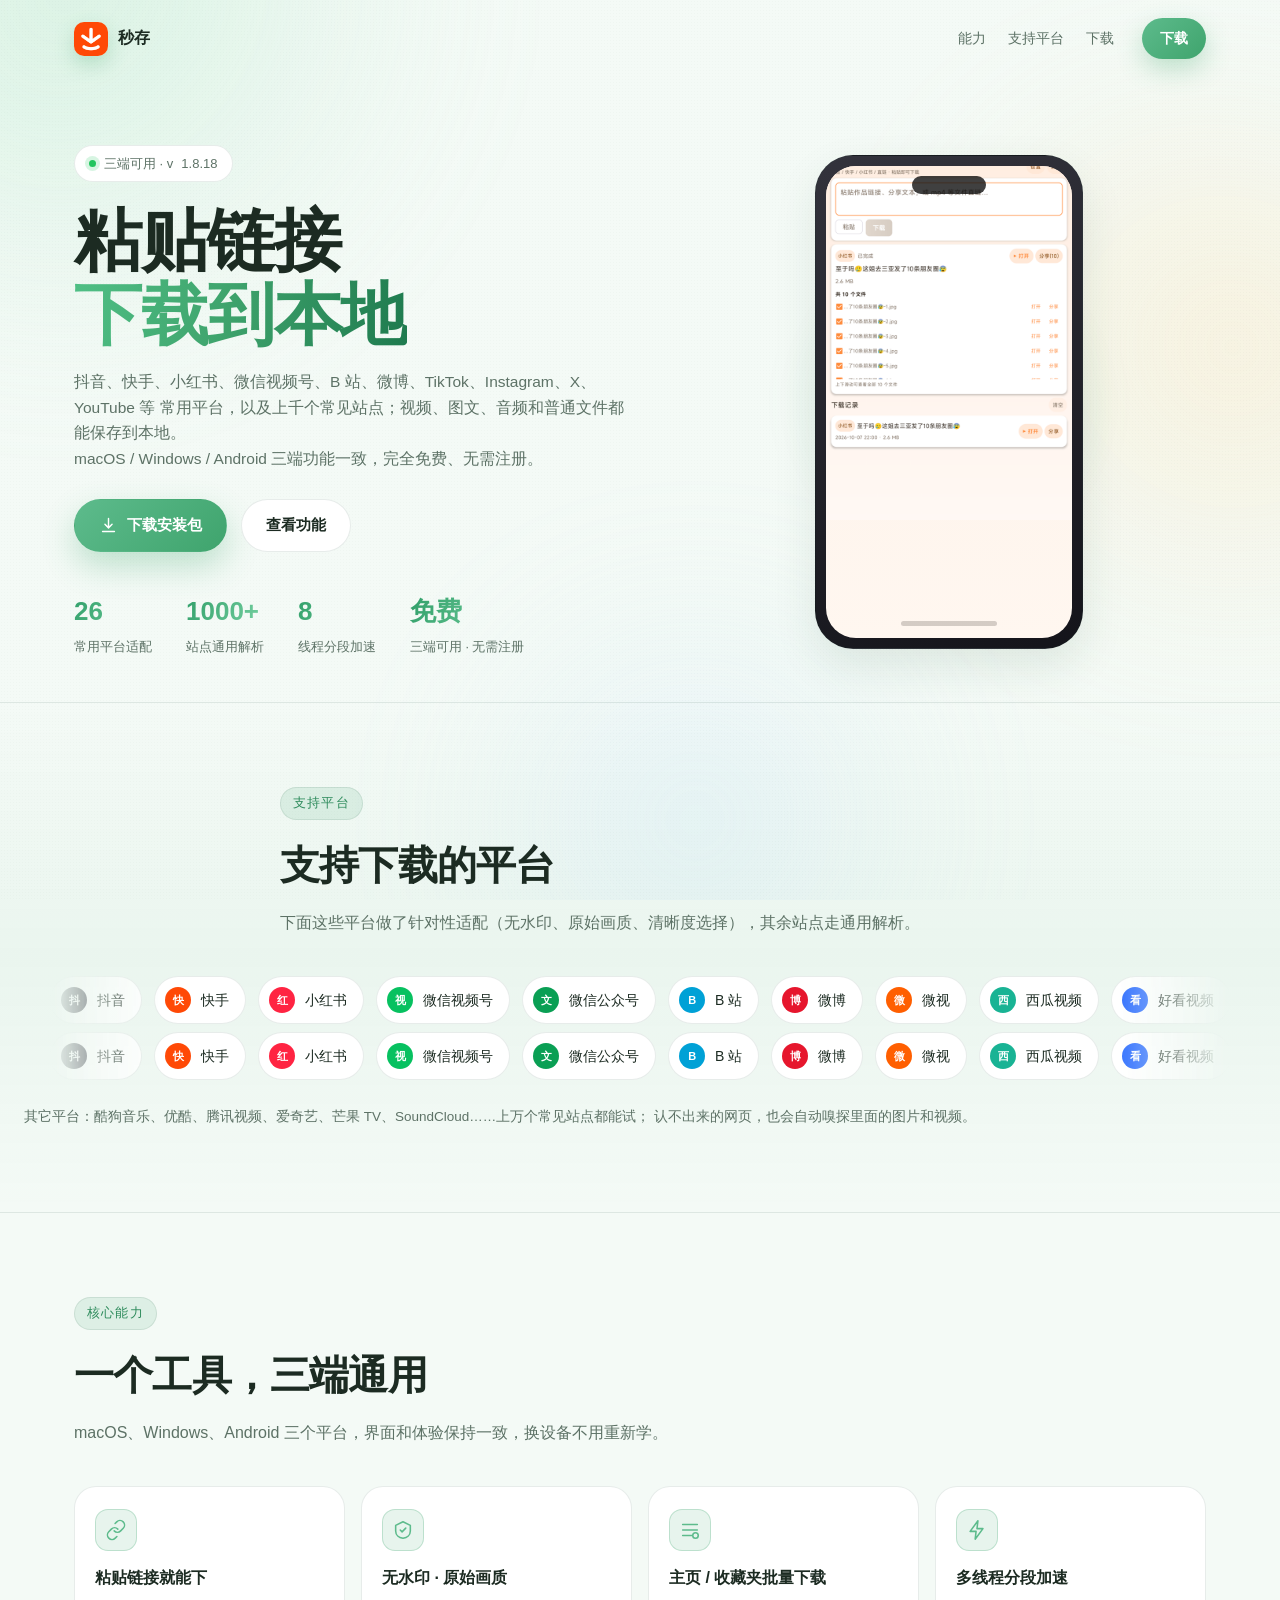
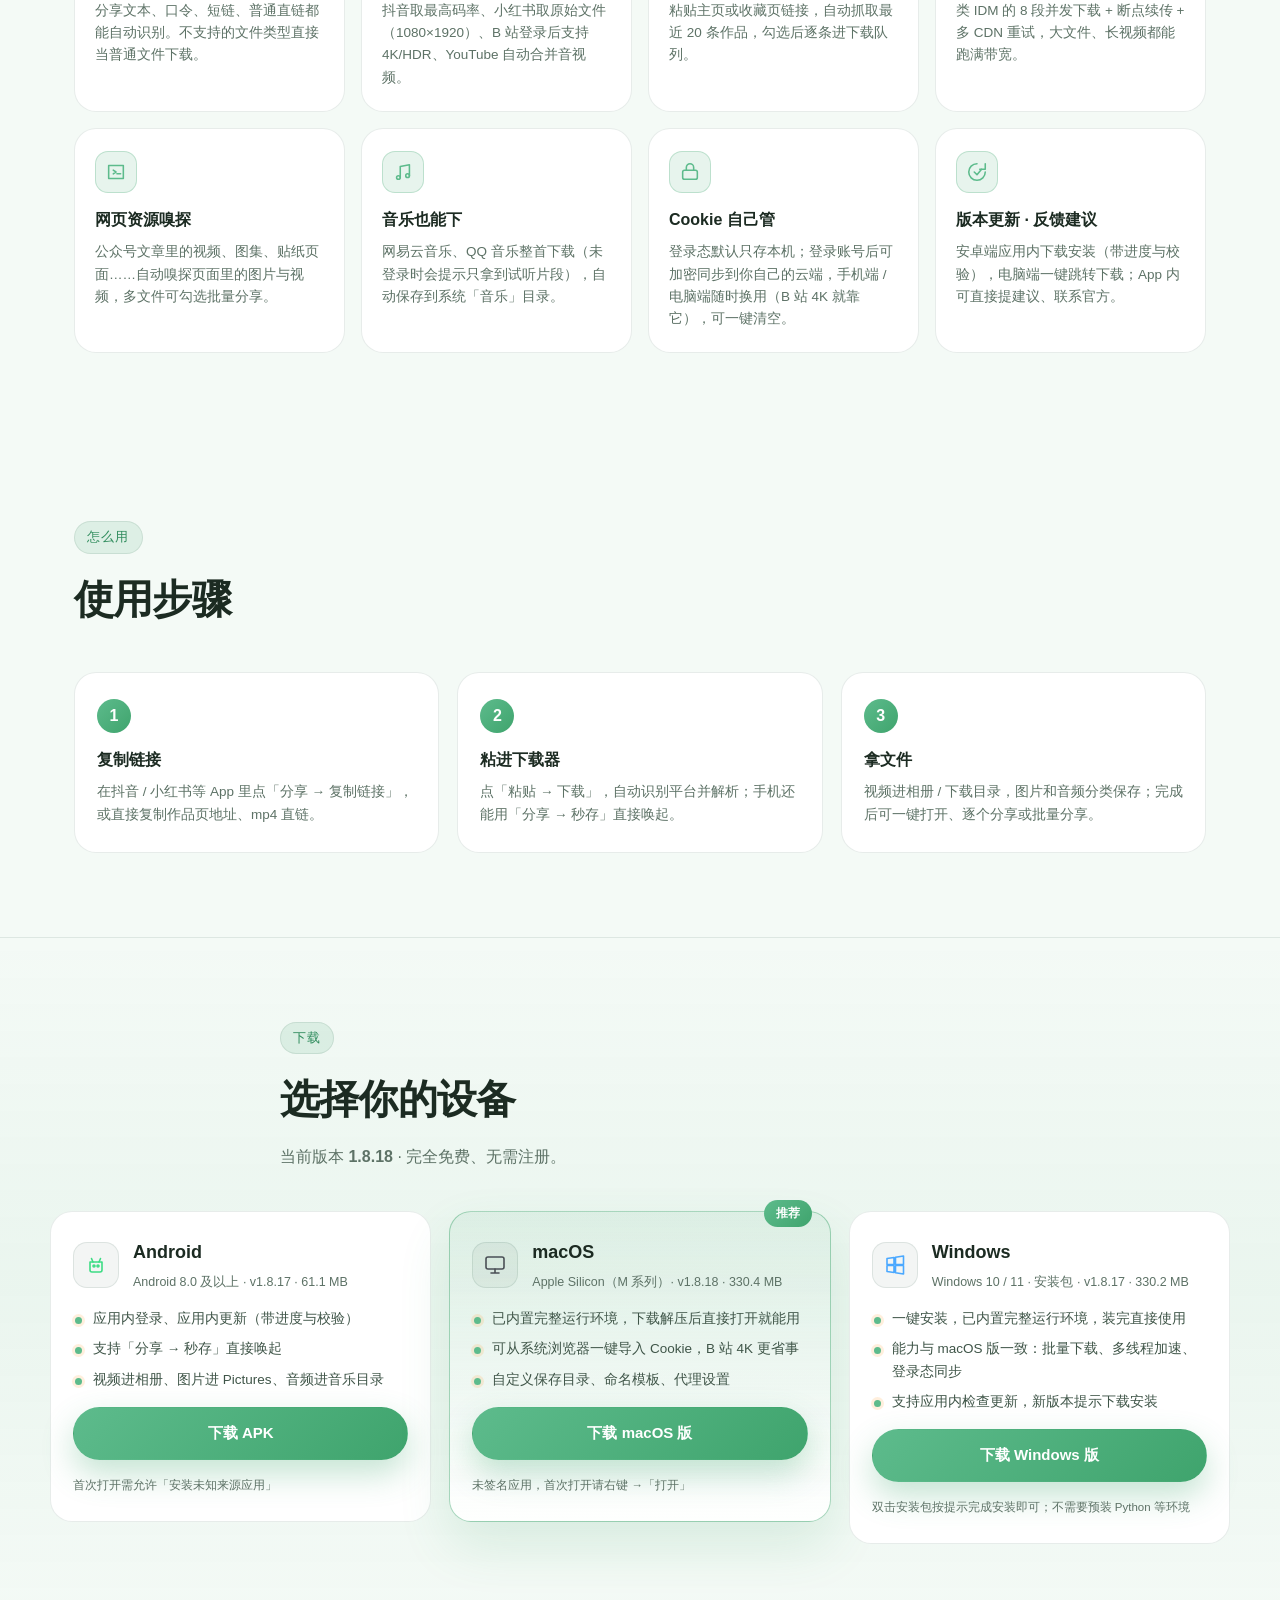
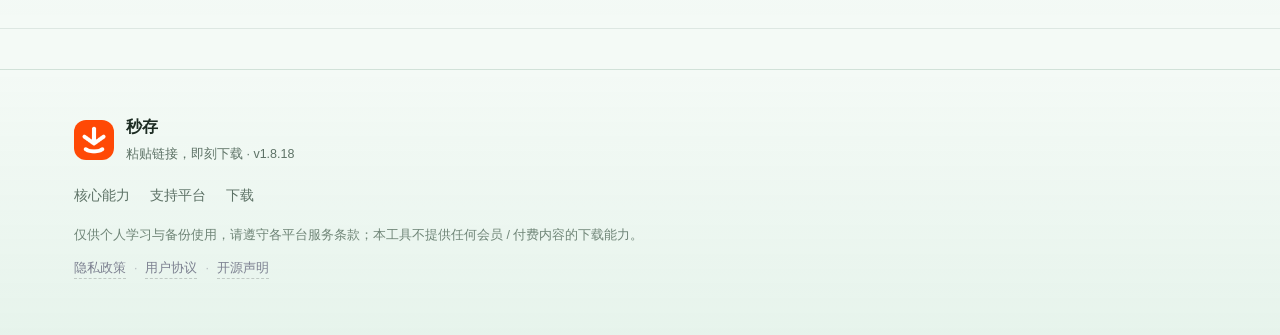
==== website/index.html @ 808eb052 "init: 秒存开源版（三端客户端 + 引擎框架 + 官网）" ====
<!DOCTYPE html>
<html lang="zh-CN">
<head>
  <meta charset="UTF-8" />
  <meta name="viewport" content="width=device-width, initial-scale=1.0" />
  <title>秒存 · 粘贴链接，即刻下载</title>
  <meta name="description" content="秒存：粘贴链接即可下载抖音 / 快手 / 小红书 / 视频号 / B 站 / 微博 / TikTok / Instagram / X / YouTube / 西瓜视频 / Reddit / Vimeo / Twitch / 网易云 / QQ 音乐，以及上千个常见站点。macOS / Windows / Android 三端可用。" />
  <link rel="icon" href="assets/icon.png" />
  <link rel="stylesheet" href="styles.css" />
</head>
<body>
  <div class="bg-orbs" aria-hidden="true">
    <span class="orb orb-a"></span>
    <span class="orb orb-b"></span>
    <span class="orb orb-c"></span>
    <span class="grain"></span>
  </div>

  <header class="nav" id="nav">
    <a class="brand" href="#top">
      <img src="assets/icon.png" alt="秒存" />
      <span>秒存</span>
    </a>
    <nav class="nav-links">
      <a href="#features">能力</a>
      <a href="#platforms">支持平台</a>
      <a href="#download">下载</a>
    </nav>
    <a class="nav-cta" href="#download">下载</a>
  </header>

  <main id="top">
    <!-- ============================ Hero ============================ -->
    <section class="hero">
      <div class="hero-copy reveal">
        <span class="pill">
          <i class="dot"></i> 三端可用 · v<span data-version>1.8.18</span>
        </span>
        <h1>
          粘贴链接<br />
          <span class="grad">下载到本地</span>
        </h1>
        <p class="lead">
          抖音、快手、小红书、微信视频号、B 站、微博、TikTok、Instagram、X、YouTube 等
          常用平台，以及上千个常见站点；视频、图文、音频和普通文件都能保存到本地。
          <br />macOS / Windows / Android 三端功能一致，完全免费、无需注册。
        </p>
        <div class="hero-actions">
          <a class="btn btn-primary" href="#download">
            <svg viewBox="0 0 24 24" aria-hidden="true"><path d="M12 3v12m0 0-4.5-4.5M12 15l4.5-4.5M4.5 19.5h15"/></svg>
            下载安装包
          </a>
          <a class="btn btn-ghost" href="#features">查看功能</a>
        </div>
        <ul class="hero-facts">
          <li><b>26</b><span>常用平台适配</span></li>
          <li><b>1000+</b><span>站点通用解析</span></li>
          <li><b>8</b><span>线程分段加速</span></li>
          <li><b>免费</b><span>三端可用 · 无需注册</span></li>
        </ul>
      </div>

      <div class="hero-visual reveal">
        <div class="phone">
          <div class="phone-notch"></div>
          <div class="phone-inner">
            <img src="assets/android-home.png" alt="秒存安卓端界面：下载完成卡片与文件列表" />
          </div>
        </div>
      </div>
    </section>

    <!-- ============================ 支持平台（平台墙 + 两行交错走马灯） ============================ -->
    <section class="section section-alt" id="platforms">
      <header class="section-head reveal">
        <span class="kicker">支持平台</span>
        <h2>支持下载的平台</h2>
        <p>下面这些平台做了针对性适配（无水印、原始画质、清晰度选择），其余站点走通用解析。</p>
      </header>
      <div class="marquee-two reveal" aria-label="支持的平台（滚动展示）">
        <div class="marquee">
          <div class="marquee-track">
            <div class="marquee-group" data-marquee></div>
            <div class="marquee-group" data-marquee></div>
          </div>
        </div>
        <div class="marquee marquee-reverse">
          <div class="marquee-track">
            <div class="marquee-group" data-marquee></div>
            <div class="marquee-group" data-marquee></div>
          </div>
        </div>
      </div>
      <p class="platform-note reveal">
        其它平台：酷狗音乐、优酷、腾讯视频、爱奇艺、芒果 TV、SoundCloud……上万个常见站点都能试；
        认不出来的网页，也会自动嗅探里面的图片和视频。
      </p>
    </section>

    <!-- ============================ 能力 ============================ -->
    <section class="section" id="features">
      <header class="section-head reveal">
        <span class="kicker">核心能力</span>
        <h2>一个工具，三端通用</h2>
        <p>macOS、Windows、Android 三个平台，界面和体验保持一致，换设备不用重新学。</p>
      </header>

      <div class="feature-grid">
        <article class="feature reveal">
          <div class="feature-icon">
            <svg viewBox="0 0 24 24"><path d="M10 13a5 5 0 0 0 7.07 0l2.83-2.83a5 5 0 0 0-7.07-7.07L11 4.93"/><path d="M14 11a5 5 0 0 0-7.07 0L4.1 13.83a5 5 0 0 0 7.07 7.07L13 19.07"/></svg>
          </div>
          <h3>粘贴链接就能下</h3>
          <p>分享文本、口令、短链、普通直链都能自动识别。不支持的文件类型直接当普通文件下载。</p>
        </article>

        <article class="feature reveal">
          <div class="feature-icon">
            <svg viewBox="0 0 24 24"><path d="M12 3 4 7v6c0 4.4 3.4 7.4 8 8 4.6-.6 8-3.6 8-8V7l-8-4Z"/><path d="m9 12 2 2 4-4"/></svg>
          </div>
          <h3>无水印 · 原始画质</h3>
          <p>抖音取最高码率、小红书取原始文件（1080×1920）、B 站登录后支持 4K/HDR、YouTube 自动合并音视频。</p>
        </article>

        <article class="feature reveal">
          <div class="feature-icon">
            <svg viewBox="0 0 24 24"><path d="M4 6h16M4 12h16M4 18h10"/><circle cx="18" cy="18" r="3"/></svg>
          </div>
          <h3>主页 / 收藏夹批量下载</h3>
          <p>粘贴主页或收藏页链接，自动抓取最近 20 条作品，勾选后逐条进下载队列。</p>
        </article>

        <article class="feature reveal">
          <div class="feature-icon">
            <svg viewBox="0 0 24 24"><path d="M13 2 4.5 13.5H11L10 22l8.5-11.5H12L13 2Z"/></svg>
          </div>
          <h3>多线程分段加速</h3>
          <p>类 IDM 的 8 段并发下载 + 断点续传 + 多 CDN 重试，大文件、长视频都能跑满带宽。</p>
        </article>

        <article class="feature reveal">
          <div class="feature-icon">
            <svg viewBox="0 0 24 24"><path d="M4 5h16v14H4z"/><path d="m9 10 3 2-3 2"/><path d="M13 14h4"/></svg>
          </div>
          <h3>网页资源嗅探</h3>
          <p>公众号文章里的视频、图集、贴纸页面……自动嗅探页面里的图片与视频，多文件可勾选批量分享。</p>
        </article>

        <article class="feature reveal">
          <div class="feature-icon">
            <svg viewBox="0 0 24 24"><path d="M9 18V6l10-2v12"/><circle cx="7" cy="18" r="2"/><circle cx="17" cy="16" r="2"/></svg>
          </div>
          <h3>音乐也能下</h3>
          <p>网易云音乐、QQ 音乐整首下载（未登录时会提示只拿到试听片段），自动保存到系统「音乐」目录。</p>
        </article>

        <article class="feature reveal">
          <div class="feature-icon">
            <svg viewBox="0 0 24 24"><rect x="4" y="10" width="16" height="10" rx="2"/><path d="M8 10V7a4 4 0 0 1 8 0v3"/></svg>
          </div>
          <h3>Cookie 自己管</h3>
          <p>登录态默认只存本机；登录账号后可加密同步到你自己的云端，手机端 / 电脑端随时换用（B 站 4K 就靠它），可一键清空。</p>
        </article>

        <article class="feature reveal">
          <div class="feature-icon">
            <svg viewBox="0 0 24 24"><path d="M12 3a9 9 0 1 0 9 9"/><path d="M21 3v6h-6"/><path d="m9 12 3 3 5-6"/></svg>
          </div>
          <h3>版本更新 · 反馈建议</h3>
          <p>安卓端应用内下载安装（带进度与校验），电脑端一键跳转下载；App 内可直接提建议、联系官方。</p>
        </article>
      </div>
    </section>

    <!-- ============================ 三步使用 ============================ -->
    <section class="section" id="how">
      <header class="section-head reveal">
        <span class="kicker">怎么用</span>
        <h2>使用步骤</h2>
      </header>
      <ol class="steps">
        <li class="reveal">
          <span class="step-no">1</span>
          <h3>复制链接</h3>
          <p>在抖音 / 小红书等 App 里点「分享 → 复制链接」，或直接复制作品页地址、mp4 直链。</p>
        </li>
        <li class="reveal">
          <span class="step-no">2</span>
          <h3>粘进下载器</h3>
          <p>点「粘贴 → 下载」，自动识别平台并解析；手机还能用「分享 → 秒存」直接唤起。</p>
        </li>
        <li class="reveal">
          <span class="step-no">3</span>
          <h3>拿文件</h3>
          <p>视频进相册 / 下载目录，图片和音频分类保存；完成后可一键打开、逐个分享或批量分享。</p>
        </li>
      </ol>
    </section>

    <!-- ============================ 下载 ============================ -->
    <section class="section section-alt" id="download">
      <header class="section-head reveal">
        <span class="kicker">下载</span>
        <h2>选择你的设备</h2>
        <p>当前版本 <b data-version>1.8.18</b> · 完全免费、无需注册。</p>
      </header>

      <div class="download-grid">
        <article class="download-card reveal">
          <div class="dc-head">
            <span class="dc-icon android">
              <svg viewBox="0 0 24 24"><path d="M6 9h12v8a2 2 0 0 1-2 2H8a2 2 0 0 1-2-2V9Z"/><path d="M9 9 7.5 5.5M15 9l1.5-3.5"/><circle cx="10" cy="13" r="1"/><circle cx="14" cy="13" r="1"/></svg>
            </span>
            <div>
              <h3>Android</h3>
              <p class="dc-sub">Android 8.0 及以上 · v<span data-version-platform="android">1.8.17</span> · <span data-size-platform="android">61.1 MB</span></p>
            </div>
          </div>
          <ul>
            <li>应用内登录、应用内更新（带进度与校验）</li>
            <li>支持「分享 → 秒存」直接唤起</li>
            <li>视频进相册、图片进 Pictures、音频进音乐目录</li>
          </ul>
          <a class="btn btn-primary btn-block" data-download="android" href="#">下载 APK</a>
          <p class="dc-foot">首次打开需允许「安装未知来源应用」</p>
        </article>

        <article class="download-card reveal featured">
          <span class="ribbon">推荐</span>
          <div class="dc-head">
            <span class="dc-icon mac">
              <svg viewBox="0 0 24 24"><rect x="3" y="4" width="18" height="12" rx="2"/><path d="M8 20h8M12 16v4"/></svg>
            </span>
            <div>
              <h3>macOS</h3>
              <p class="dc-sub">Apple Silicon（M 系列）· v<span data-version-platform="macos">1.8.18</span> · <span data-size-platform="macos">330.4 MB</span></p>
            </div>
          </div>
          <ul>
            <li>已内置完整运行环境，下载解压后直接打开就能用</li>
            <li>可从系统浏览器一键导入 Cookie，B 站 4K 更省事</li>
            <li>自定义保存目录、命名模板、代理设置</li>
          </ul>
          <a class="btn btn-primary btn-block" data-download="macos" href="#">下载 macOS 版</a>
          <p class="dc-foot">未签名应用，首次打开请右键 →「打开」</p>
        </article>

        <article class="download-card reveal">
          <div class="dc-head">
            <span class="dc-icon win">
              <svg viewBox="0 0 24 24"><path d="M4 5.5 11 4.5v7H4v-6ZM12.5 4.3 20.5 3v8.5h-8V4.3ZM4 12.5h7v7L4 18.5v-6ZM12.5 12.5h8V21l-8-1.2v-7.3Z"/></svg>
            </span>
            <div>
              <h3>Windows</h3>
              <p class="dc-sub">Windows 10 / 11 · 安装包 · v<span data-version-platform="windows">1.8.17</span> · <span data-size-platform="windows">330.2 MB</span></p>
            </div>
          </div>
          <ul>
            <li>一键安装，已内置完整运行环境，装完直接使用</li>
            <li>能力与 macOS 版一致：批量下载、多线程加速、登录态同步</li>
            <li>支持应用内检查更新，新版本提示下载安装</li>
          </ul>
          <a class="btn btn-primary btn-block" data-download="windows" href="#">下载 Windows 版</a>
          <p class="dc-foot">双击安装包按提示完成安装即可；不需要预装 Python 等环境</p>
        </article>
      </div>
    </section>

    <!-- ============================ 底栏 ============================ -->
    <footer class="footer">
      <div class="footer-inner">
        <div class="footer-brand">
          <img src="assets/icon.png" alt="" />
          <div>
            <b>秒存</b>
            <span>粘贴链接，即刻下载 · v<span data-version>1.8.18</span></span>
          </div>
        </div>
        <div class="footer-links">
          <a href="#features">核心能力</a>
          <a href="#platforms">支持平台</a>
          <a href="#download">下载</a>
        </div>
        <p class="footer-note">
          仅供个人学习与备份使用，请遵守各平台服务条款；本工具不提供任何会员 / 付费内容的下载能力。
        </p>
        <p class="footer-legal">
          <a href="privacy.html">隐私政策</a>
          <span class="dot">·</span>
          <a href="terms.html">用户协议</a>
          <span class="dot">·</span>
          <a href="opensource.html">开源声明</a>
          <span class="icp" id="icp-number"><!-- 备案号填这里，例如：粤ICP备00000000号-1 --></span>
        </p>
      </div>
    </footer>
  </main>

  <script>
    // 官网和云控后台同域时不用管；部署到别的域名时打开下面这行（详见 app.js 顶部说明）
    // window.DOWNLOADER_API_BASE = 'https://music.aiyun-jing.com:8443/downloader-api';
  </script>
  <script src="app.js"></script>
</body>
</html>
---- website/styles.css ----
/* ==========================================================================
   秒存官网 · 样式
   设计基调：明亮护眼（浅绿玻璃拟态）+ 中文排版优先
   与 App 端主题一致：浅绿主色、白卡片、柔和阴影
   ========================================================================== */

:root {
  --bg: #f4faf6;
  --bg-soft: #ecf6ef;
  --card: #ffffff;
  --card-strong: #ffffff;
  --line: rgba(24, 72, 48, 0.10);
  --text: #1c2b22;
  --muted: #5d7266;
  --brand: #3fa46d;
  --brand-2: #5dbb8c;
  --brand-soft: rgba(63, 164, 109, 0.12);
  --radius: 22px;
  --radius-sm: 14px;
  --shadow: 0 18px 44px rgba(28, 74, 49, 0.10);
  --max-width: 1180px;
  --font: -apple-system, BlinkMacSystemFont, "PingFang SC", "Hiragino Sans GB",
    "Microsoft YaHei", "Segoe UI", Roboto, "Helvetica Neue", Arial, sans-serif;
}

* { box-sizing: border-box; }

html { scroll-behavior: smooth; }

body {
  margin: 0;
  background: var(--bg);
  color: var(--text);
  font-family: var(--font);
  line-height: 1.65;
  -webkit-font-smoothing: antialiased;
  overflow-x: hidden;
}

img { max-width: 100%; display: block; }
a { color: inherit; text-decoration: none; }

/* ---------------------------------------------------------------- 背景光晕 */
.bg-orbs {
  position: fixed;
  inset: 0;
  z-index: 0;
  overflow: hidden;
  pointer-events: none;
}

.orb {
  position: absolute;
  border-radius: 50%;
  filter: blur(90px);
  opacity: 0.42;
}

.orb-a {
  width: 620px; height: 620px;
  top: -220px; left: -140px;
  background: radial-gradient(circle at 30% 30%, #a9e6c3, transparent 65%);
  animation: drift-a 22s ease-in-out infinite alternate;
}

.orb-b {
  width: 560px; height: 560px;
  top: 120px; right: -180px;
  background: radial-gradient(circle at 60% 40%, #ffe2b0, transparent 65%);
  animation: drift-b 26s ease-in-out infinite alternate;
}

.orb-c {
  width: 520px; height: 520px;
  bottom: -180px; left: 34%;
  background: radial-gradient(circle at 50% 50%, #bfe3ff, transparent 65%);
  opacity: 0.3;
  animation: drift-c 30s ease-in-out infinite alternate;
}

.grain {
  position: absolute;
  inset: 0;
  opacity: 0.05;
  background-image: radial-gradient(rgba(31, 74, 53, 0.5) 1px, transparent 1px);
  background-size: 3px 3px;
}

@keyframes drift-a { to { transform: translate(90px, 70px) scale(1.08); } }
@keyframes drift-b { to { transform: translate(-70px, 60px) scale(1.12); } }
@keyframes drift-c { to { transform: translate(60px, -50px) scale(1.06); } }

/* ---------------------------------------------------------------- 导航 */
.nav {
  position: sticky;
  top: 0;
  z-index: 50;
  display: flex;
  align-items: center;
  gap: 28px;
  max-width: var(--max-width);
  margin: 0 auto;
  padding: 18px 24px;
  transition: background 0.3s ease, backdrop-filter 0.3s ease, border-color 0.3s ease;
  border-bottom: 1px solid transparent;
}

.nav.scrolled {
  background: rgba(248, 252, 249, 0.82);
  backdrop-filter: blur(18px);
  border-bottom-color: var(--line);
}

.brand {
  display: flex;
  align-items: center;
  gap: 10px;
  font-weight: 700;
  letter-spacing: 0.2px;
}

.brand img {
  width: 34px;
  height: 34px;
  border-radius: 10px;
  box-shadow: 0 8px 20px rgba(63, 164, 109, 0.28);
}

.nav-links {
  display: flex;
  gap: 22px;
  margin-left: auto;
  font-size: 14px;
  color: var(--muted);
}

.nav-links a { transition: color 0.2s ease; }
.nav-links a:hover { color: var(--text); }

.nav-cta {
  padding: 9px 18px;
  border-radius: 999px;
  font-size: 14px;
  font-weight: 600;
  color: #ffffff;
  background: linear-gradient(135deg, var(--brand-2), var(--brand));
  box-shadow: 0 10px 26px rgba(63, 164, 109, 0.30);
  transition: transform 0.2s ease, box-shadow 0.2s ease;
}

.nav-cta:hover { transform: translateY(-1px); box-shadow: 0 14px 30px rgba(63, 164, 109, 0.38); }

@media (max-width: 860px) {
  .nav-links { display: none; }
  .nav-cta { margin-left: auto; }
}

main { position: relative; z-index: 1; }

/* ---------------------------------------------------------------- Hero */
.hero {
  display: grid;
  grid-template-columns: 1.05fr 0.95fr;
  gap: 48px;
  align-items: center;
  max-width: var(--max-width);
  margin: 0 auto;
  padding: 64px 24px 40px;
}

/* 锚点跳转时给吸顶导航留出空间 */
section[id] { scroll-margin-top: 86px; }

.pill {
  display: inline-flex;
  align-items: center;
  gap: 8px;
  padding: 7px 14px;
  border: 1px solid var(--line);
  border-radius: 999px;
  background: var(--card);
  font-size: 13px;
  color: var(--muted);
}

.pill .dot {
  width: 7px; height: 7px;
  border-radius: 50%;
  background: #22c55e;
  box-shadow: 0 0 0 4px rgba(34, 197, 94, 0.18);
}

.hero h1 {
  margin: 22px 0 18px;
  font-size: clamp(40px, 6vw, 68px);
  line-height: 1.08;
  letter-spacing: -1.5px;
  font-weight: 800;
}

.grad {
  background: linear-gradient(100deg, #4fbf85 0%, var(--brand) 45%, #1e7a4e 100%);
  -webkit-background-clip: text;
  background-clip: text;
  color: transparent;
}

.lead {
  margin: 0 0 28px;
  max-width: 560px;
  color: var(--muted);
  font-size: 15.5px;
}

.hero-actions { display: flex; gap: 14px; flex-wrap: wrap; }

.btn {
  display: inline-flex;
  align-items: center;
  justify-content: center;
  gap: 9px;
  padding: 13px 24px;
  border-radius: 999px;
  font-size: 15px;
  font-weight: 600;
  border: 1px solid transparent;
  cursor: pointer;
  transition: transform 0.2s ease, box-shadow 0.2s ease, background 0.2s ease;
}

.btn svg { width: 19px; height: 19px; fill: none; stroke: currentColor; stroke-width: 1.8; stroke-linecap: round; stroke-linejoin: round; }

.btn-primary {
  color: #ffffff;
  background: linear-gradient(135deg, var(--brand-2), var(--brand));
  box-shadow: 0 14px 32px rgba(63, 164, 109, 0.30);
}

.btn-primary:hover { transform: translateY(-2px); box-shadow: 0 20px 40px rgba(63, 164, 109, 0.38); }

.btn-ghost {
  color: var(--text);
  border-color: var(--line);
  background: var(--card);
}

.btn-ghost:hover { background: var(--card-strong); transform: translateY(-2px); }

.btn-block { width: 100%; }

.btn-disabled {
  width: 100%;
  color: var(--muted);
  background: rgba(24, 72, 48, 0.06);
  border-color: var(--line);
  cursor: not-allowed;
}

.hero-facts {
  display: flex;
  gap: 34px;
  margin: 38px 0 0;
  padding: 0;
  list-style: none;
}

.hero-facts b {
  display: block;
  font-size: 26px;
  background: linear-gradient(120deg, #2f9e68, #7ad3a4);
  -webkit-background-clip: text;
  background-clip: text;
  color: transparent;
}

.hero-facts span { font-size: 12.5px; color: var(--muted); }

/* Hero 右侧：手机 + 浮层卡片 */
.hero-visual {
  position: relative;
  min-height: 520px;
  display: grid;
  place-items: center;
}

.phone {
  position: relative;
  width: 268px;
  aspect-ratio: 9 / 16.6;
  margin: 0 auto;
  padding: 10px;
  border-radius: 38px;
  background: linear-gradient(160deg, #33333c, #14141a);
  border: 1px solid var(--line);
  box-shadow: var(--shadow);
  animation: float-y 7s ease-in-out infinite;
  z-index: 2;
}

.hero-visual::before {
  content: "";
  position: absolute;
  width: 340px; height: 340px;
  border-radius: 50%;
  background: radial-gradient(circle, rgba(63, 164, 109, 0.22), transparent 68%);
  filter: blur(18px);
  z-index: 1;
}

.phone-inner {
  position: relative;
  height: 100%;
  border-radius: 30px;
  overflow: hidden;
  /* 与 App 背景同色：截图下方自然延展，不留黑边 */
  background: linear-gradient(180deg, #fdf0e6 0%, #fff7f0 100%);
}

.phone-inner img { width: 100%; height: auto; display: block; }

.phone-notch {
  position: absolute;
  top: 20px;
  left: 50%;
  transform: translateX(-50%);
  width: 74px; height: 18px;
  border-radius: 999px;
  background: rgba(0, 0, 0, 0.75);
  z-index: 3;
}

/* 手机底部指示条：让空出来的背景更像真机 */
.phone-inner::after {
  content: "";
  position: absolute;
  bottom: 12px;
  left: 50%;
  transform: translateX(-50%);
  width: 96px; height: 5px;
  border-radius: 999px;
  background: rgba(20, 10, 0, 0.18);
}

.progress {
  height: 6px;
  border-radius: 999px;
  background: rgba(24, 72, 48, 0.08);
  overflow: hidden;
}

.progress i {
  display: block;
  height: 100%;
  border-radius: 999px;
  background: linear-gradient(90deg, var(--brand-2), var(--brand));
  animation: progress-grow 1.6s ease-out;
}

@keyframes float-y {
  0%, 100% { transform: translateY(0); }
  50% { transform: translateY(-12px); }
}

@keyframes progress-grow { from { width: 12%; } }

@media (max-width: 980px) {
  .hero { grid-template-columns: 1fr; padding-top: 40px; }
  .hero-visual { min-height: 460px; }
  .hero-facts { gap: 22px; flex-wrap: wrap; }
}

/* 窄屏：手机预览整体缩小 */
@media (max-width: 720px) {
  .hero-visual { min-height: 460px; }
  .phone { width: 206px; padding: 8px; border-radius: 32px; }
  .phone-inner { border-radius: 26px; }
  .phone-notch { width: 58px; height: 14px; top: 15px; }
}

/* ---------------------------------------------------------------- 跑马灯（两行交错） */
.marquee-two {
  display: grid;
  gap: 8px;
  margin-top: 30px;
  /* 左右边缘淡出，滚动进出更自然 */
  mask-image: linear-gradient(90deg, transparent, #000 10%, #000 90%, transparent);
  -webkit-mask-image: linear-gradient(90deg, transparent, #000 10%, #000 90%, transparent);
}

.marquee {
  position: relative;
  overflow: hidden;
}

.marquee-track {
  display: flex;
  gap: 12px;
  width: max-content;
  animation: marquee 52s linear infinite;
}

.marquee:hover .marquee-track { animation-play-state: paused; }

/* 第二行反向滚动 + 不同速度，与第一行交错开 */
.marquee-reverse .marquee-track {
  animation-duration: 60s;
  animation-direction: reverse;
}

.marquee-group { display: flex; gap: 12px; }

@keyframes marquee { to { transform: translateX(calc(-50% - 6px)); } }

/* ---------------------------------------------------------------- 通用 section */
.section {
  max-width: var(--max-width);
  margin: 0 auto;
  padding: 84px 24px;
}

.section-alt {
  background: linear-gradient(180deg, transparent, rgba(63, 164, 109, 0.05), transparent);
  border-top: 1px solid var(--line);
  border-bottom: 1px solid var(--line);
  max-width: none;
}

.section-alt > * { max-width: var(--max-width); margin-left: auto; margin-right: auto; }

.section-head { max-width: 720px; margin-bottom: 40px; }

.kicker {
  display: inline-block;
  margin-bottom: 12px;
  padding: 5px 12px;
  border-radius: 999px;
  border: 1px solid var(--line);
  background: var(--brand-soft);
  color: #2e8b5c;
  font-size: 12.5px;
  letter-spacing: 1.2px;
}

.section-head h2 {
  margin: 0 0 12px;
  font-size: clamp(26px, 3.6vw, 40px);
  letter-spacing: -0.8px;
  font-weight: 800;
}

.section-head p { margin: 0; color: var(--muted); }

/* ---------------------------------------------------------------- 能力卡片 */
.feature-grid {
  display: grid;
  grid-template-columns: repeat(4, minmax(0, 1fr));
  gap: 16px;
}

.feature {
  padding: 22px 20px;
  border-radius: var(--radius);
  border: 1px solid var(--line);
  background: var(--card);
  transition: transform 0.25s ease, border-color 0.25s ease, background 0.25s ease;
}

.feature:hover {
  transform: translateY(-4px);
  border-color: rgba(63, 164, 109, 0.40);
  background: var(--card-strong);
}

.feature-icon {
  display: grid;
  place-items: center;
  width: 42px; height: 42px;
  margin-bottom: 14px;
  border-radius: 13px;
  background: var(--brand-soft);
  border: 1px solid rgba(63, 164, 109, 0.25);
}

.feature-icon svg {
  width: 22px; height: 22px;
  fill: none;
  stroke: var(--brand-2);
  stroke-width: 1.7;
  stroke-linecap: round;
  stroke-linejoin: round;
}

.feature h3 { margin: 0 0 8px; font-size: 16px; }
.feature p { margin: 0; font-size: 13.5px; color: var(--muted); }

@media (max-width: 1080px) { .feature-grid { grid-template-columns: repeat(2, minmax(0, 1fr)); } }
@media (max-width: 560px) { .feature-grid { grid-template-columns: 1fr; } }

/* ---------------------------------------------------------------- 平台墙 */
.plat {
  display: inline-flex;
  align-items: center;
  gap: 10px;
  padding: 10px 16px 10px 10px;
  border-radius: 999px;
  border: 1px solid var(--line);
  background: var(--card);
  font-size: 14px;
  transition: transform 0.2s ease, border-color 0.2s ease;
}

.plat:hover { transform: translateY(-2px); border-color: rgba(24, 72, 48, 0.25); }

.plat i {
  display: grid;
  place-items: center;
  width: 26px; height: 26px;
  border-radius: 50%;
  font-style: normal;
  font-size: 11px;
  font-weight: 700;
  color: #fff;
  letter-spacing: -0.3px;
}

.platform-note {
  margin: 26px 0 0;
  font-size: 13.5px;
  color: var(--muted);
}

/* ---------------------------------------------------------------- 三步 */
.steps {
  display: grid;
  grid-template-columns: repeat(3, minmax(0, 1fr));
  gap: 18px;
  margin: 0;
  padding: 0;
  list-style: none;
  counter-reset: none;
}

.steps li {
  position: relative;
  padding: 26px 22px;
  border-radius: var(--radius);
  border: 1px solid var(--line);
  background: var(--card);
}

.step-no {
  display: grid;
  place-items: center;
  width: 34px; height: 34px;
  margin-bottom: 14px;
  border-radius: 50%;
  font-weight: 700;
  color: #ffffff;
  background: linear-gradient(135deg, var(--brand-2), var(--brand));
}

.steps h3 { margin: 0 0 8px; font-size: 16px; }
.steps p { margin: 0; font-size: 13.5px; color: var(--muted); }

@media (max-width: 860px) { .steps { grid-template-columns: 1fr; } }

/* ---------------------------------------------------------------- 下载卡片 */
.download-grid {
  display: grid;
  grid-template-columns: repeat(3, minmax(0, 1fr));
  gap: 18px;
  align-items: start;
}

.download-card {
  position: relative;
  display: flex;
  flex-direction: column;
  gap: 16px;
  padding: 26px 22px;
  border-radius: var(--radius);
  border: 1px solid var(--line);
  background: var(--card);
  transition: transform 0.25s ease, border-color 0.25s ease;
}

.download-card:hover { transform: translateY(-4px); border-color: rgba(24, 72, 48, 0.22); }

.download-card.featured {
  border-color: rgba(63, 164, 109, 0.45);
  background: linear-gradient(180deg, rgba(63, 164, 109, 0.09), rgba(255, 255, 255, 0.9));
  box-shadow: 0 24px 52px rgba(63, 164, 109, 0.14);
}

.ribbon {
  position: absolute;
  top: -12px;
  right: 18px;
  padding: 4px 12px;
  border-radius: 999px;
  font-size: 11.5px;
  font-weight: 700;
  color: #ffffff;
  background: linear-gradient(135deg, var(--brand-2), var(--brand));
}

.dc-head { display: flex; align-items: center; gap: 14px; }

.dc-icon {
  display: grid;
  place-items: center;
  width: 46px; height: 46px;
  border-radius: 14px;
  background: rgba(24, 72, 48, 0.05);
  border: 1px solid var(--line);
}

.dc-icon svg {
  width: 24px; height: 24px;
  fill: none;
  stroke: currentColor;
  stroke-width: 1.6;
  stroke-linecap: round;
  stroke-linejoin: round;
}

.dc-icon.android { color: #3ddc84; }
.dc-icon.mac { color: #4a4f55; }
.dc-icon.win { color: #4aa8ff; }

.dc-head h3 { margin: 0 0 4px; font-size: 18px; }
.dc-sub { margin: 0; font-size: 12.5px; color: var(--muted); }

.download-card ul {
  margin: 0;
  padding: 0;
  list-style: none;
  display: grid;
  gap: 8px;
}

.download-card li {
  position: relative;
  padding-left: 20px;
  font-size: 13.5px;
  color: #3f5548;
}

.download-card li::before {
  content: "";
  position: absolute;
  left: 2px; top: 9px;
  width: 7px; height: 7px;
  border-radius: 50%;
  background: var(--brand-2);
  box-shadow: 0 0 0 3px rgba(255, 157, 46, 0.16);
}

.dc-foot { margin: 0; font-size: 11.5px; color: var(--muted); }

@media (max-width: 1000px) {
  .download-grid { grid-template-columns: 1fr; max-width: 520px; margin: 0 auto; }
}

/* ---------------------------------------------------------------- 页脚 */
.footer {
  margin-top: 40px;
  border-top: 1px solid var(--line);
  background: linear-gradient(180deg, transparent, rgba(63, 164, 109, 0.07));
}

.footer-inner {
  max-width: var(--max-width);
  margin: 0 auto;
  padding: 44px 24px 56px;
  display: grid;
  gap: 18px;
}

.footer-brand { display: flex; align-items: center; gap: 12px; }
.footer-brand img { width: 40px; height: 40px; border-radius: 12px; }
.footer-brand b { display: block; }
.footer-brand span { font-size: 12.5px; color: var(--muted); }

.footer-links { display: flex; gap: 20px; flex-wrap: wrap; font-size: 13.5px; color: var(--muted); }
.footer-links a:hover { color: var(--text); }

.footer-note { margin: 0; max-width: 720px; font-size: 12.5px; color: #6f8577; }

/* ---------------------------------------------------------------- 入场动画 */
.reveal {
  opacity: 0;
  transform: translateY(22px);
  transition: opacity 0.7s ease, transform 0.7s cubic-bezier(0.22, 1, 0.36, 1);
}

.reveal.visible { opacity: 1; transform: none; }

@media (prefers-reduced-motion: reduce) {
  .reveal { opacity: 1; transform: none; transition: none; }
  .orb, .phone, .marquee-track, .progress i { animation: none !important; }
  html { scroll-behavior: auto; }
}

.footer-legal {
  display: flex;
  flex-wrap: wrap;
  align-items: center;
  gap: 8px;
  margin: -6px 0 0;
  font-size: 12.5px;
  color: #7c8090;
}
.footer-legal a { color: inherit; text-decoration: none; border-bottom: 1px dashed rgba(0, 0, 0, 0.18); }
.footer-legal a:hover { color: var(--brand); }
.footer-legal .dot { opacity: 0.5; }
/* 备案号：没填之前不占位 */
.footer-legal .icp:not(:empty) { margin-left: 4px; }
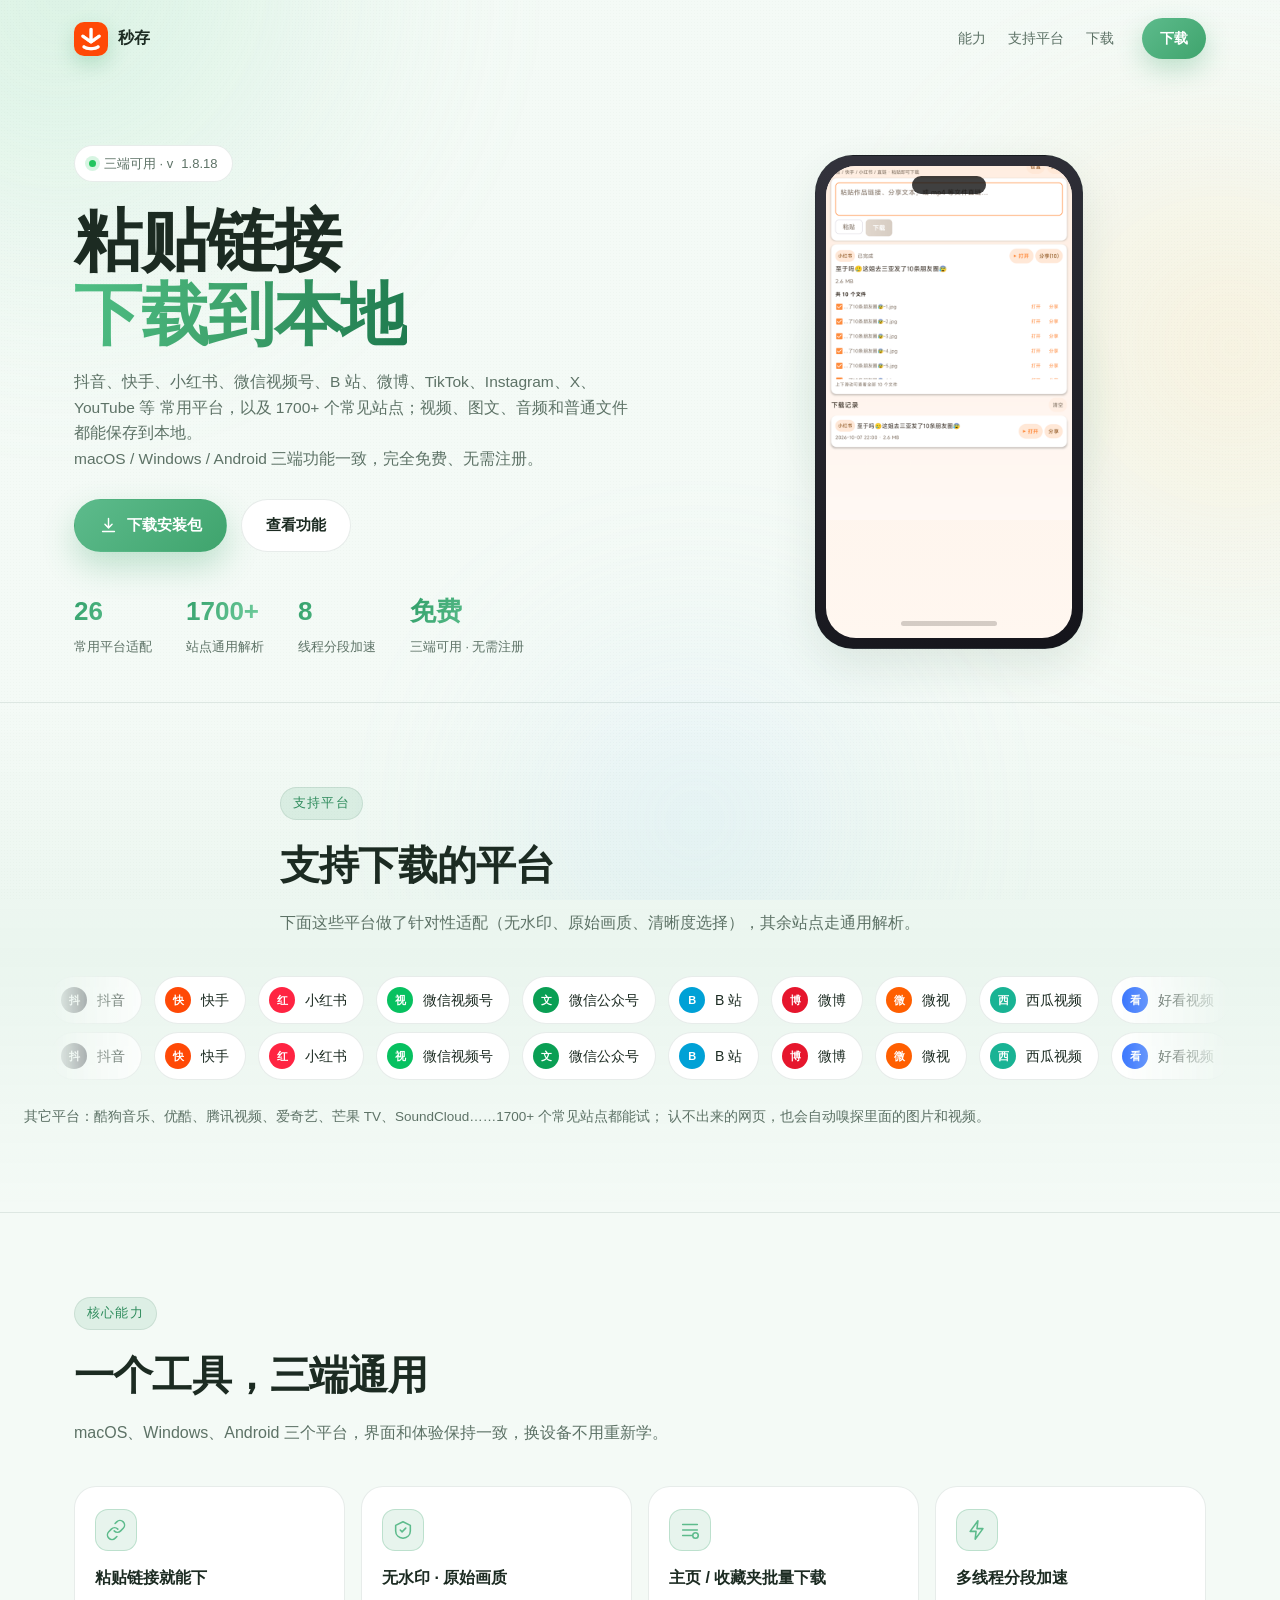
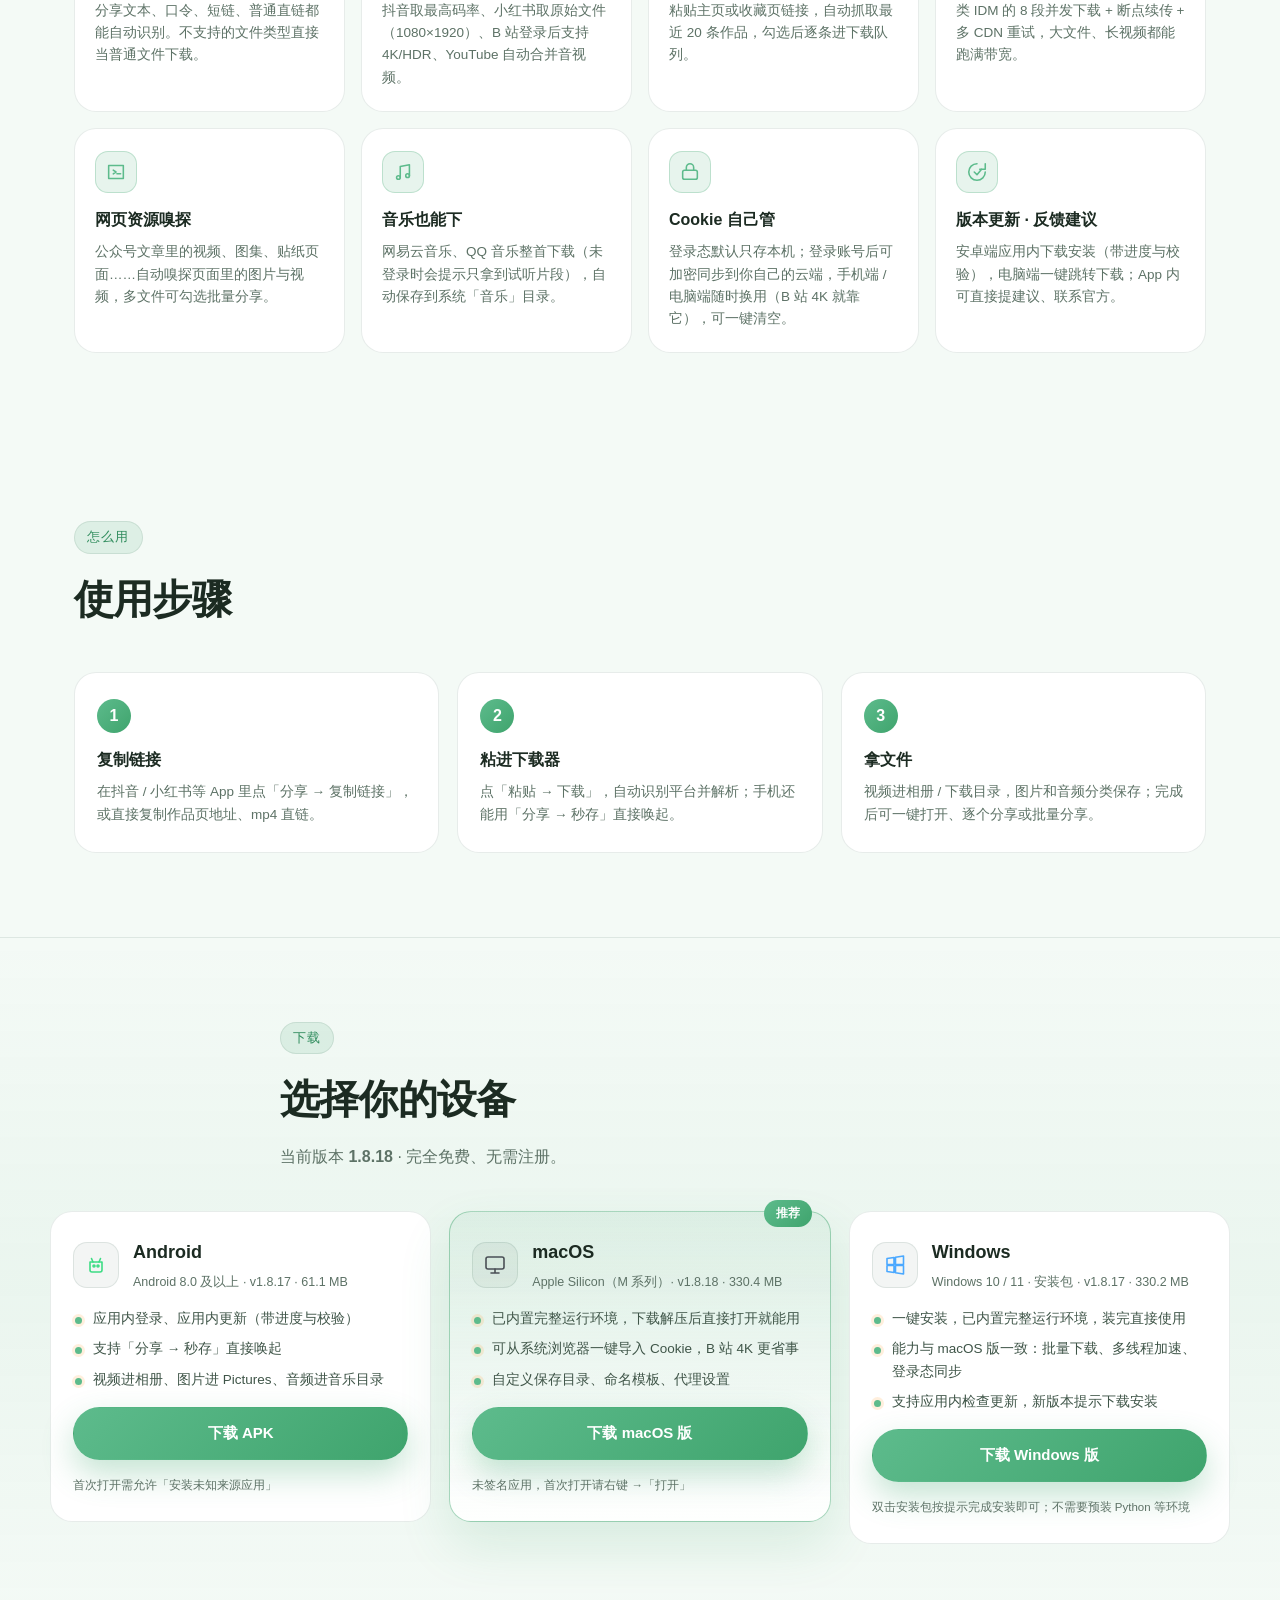
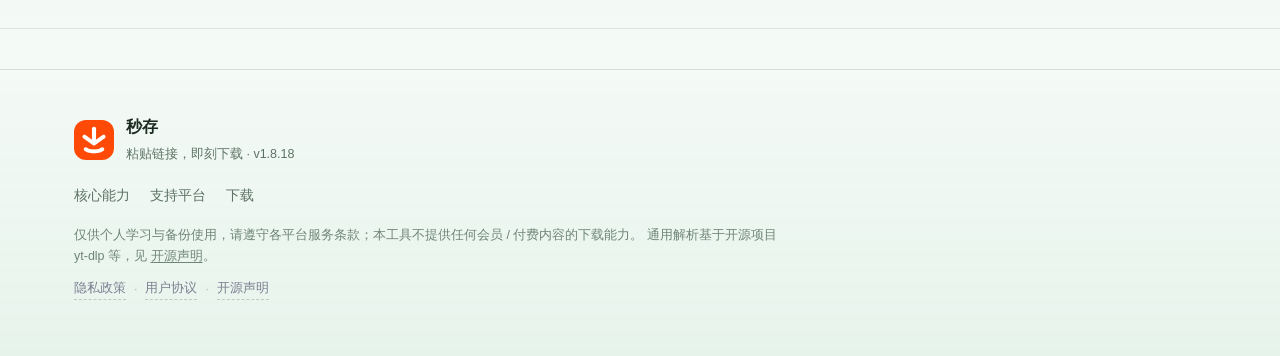
==== commit 0119e159: "docs: 明示通用解析基于 yt-dlp（1700+ 站点）；站点数量口径更新" ====
--- a/website/index.html
+++ b/website/index.html
@@ -4,7 +4,7 @@
   <meta charset="UTF-8" />
   <meta name="viewport" content="width=device-width, initial-scale=1.0" />
   <title>秒存 · 粘贴链接，即刻下载</title>
-  <meta name="description" content="秒存：粘贴链接即可下载抖音 / 快手 / 小红书 / 视频号 / B 站 / 微博 / TikTok / Instagram / X / YouTube / 西瓜视频 / Reddit / Vimeo / Twitch / 网易云 / QQ 音乐，以及上千个常见站点。macOS / Windows / Android 三端可用。" />
+  <meta name="description" content="秒存：粘贴链接即可下载抖音 / 快手 / 小红书 / 视频号 / B 站 / 微博 / TikTok / Instagram / X / YouTube / 西瓜视频 / Reddit / Vimeo / Twitch / 网易云 / QQ 音乐，以及 1700+ 个常见站点。macOS / Windows / Android 三端可用。" />
   <link rel="icon" href="assets/icon.png" />
   <link rel="stylesheet" href="styles.css" />
 </head>
@@ -42,7 +42,7 @@
         </h1>
         <p class="lead">
           抖音、快手、小红书、微信视频号、B 站、微博、TikTok、Instagram、X、YouTube 等
-          常用平台，以及上千个常见站点；视频、图文、音频和普通文件都能保存到本地。
+          常用平台，以及 1700+ 个常见站点；视频、图文、音频和普通文件都能保存到本地。
           <br />macOS / Windows / Android 三端功能一致，完全免费、无需注册。
         </p>
         <div class="hero-actions">
@@ -54,7 +54,7 @@
         </div>
         <ul class="hero-facts">
           <li><b>26</b><span>常用平台适配</span></li>
-          <li><b>1000+</b><span>站点通用解析</span></li>
+          <li><b>1700+</b><span>站点通用解析</span></li>
           <li><b>8</b><span>线程分段加速</span></li>
           <li><b>免费</b><span>三端可用 · 无需注册</span></li>
         </ul>
@@ -92,7 +92,7 @@
         </div>
       </div>
       <p class="platform-note reveal">
-        其它平台：酷狗音乐、优酷、腾讯视频、爱奇艺、芒果 TV、SoundCloud……上万个常见站点都能试；
+        其它平台：酷狗音乐、优酷、腾讯视频、爱奇艺、芒果 TV、SoundCloud……1700+ 个常见站点都能试；
         认不出来的网页，也会自动嗅探里面的图片和视频。
       </p>
     </section>
@@ -281,9 +281,10 @@
           <a href="#platforms">支持平台</a>
           <a href="#download">下载</a>
         </div>
-        <p class="footer-note">
-          仅供个人学习与备份使用，请遵守各平台服务条款；本工具不提供任何会员 / 付费内容的下载能力。
-        </p>
+      <p class="footer-note">
+        仅供个人学习与备份使用，请遵守各平台服务条款；本工具不提供任何会员 / 付费内容的下载能力。
+        通用解析基于开源项目 yt-dlp 等，见 <a href="opensource.html">开源声明</a>。
+      </p>
         <p class="footer-legal">
           <a href="privacy.html">隐私政策</a>
           <span class="dot">·</span>
--- a/website/styles.css
+++ b/website/styles.css
@@ -686,6 +686,7 @@
 .footer-links a:hover { color: var(--text); }
 
 .footer-note { margin: 0; max-width: 720px; font-size: 12.5px; color: #6f8577; }
+.footer-note a { color: inherit; text-decoration: underline; text-underline-offset: 2px; }
 
 /* ---------------------------------------------------------------- 入场动画 */
 .reveal {
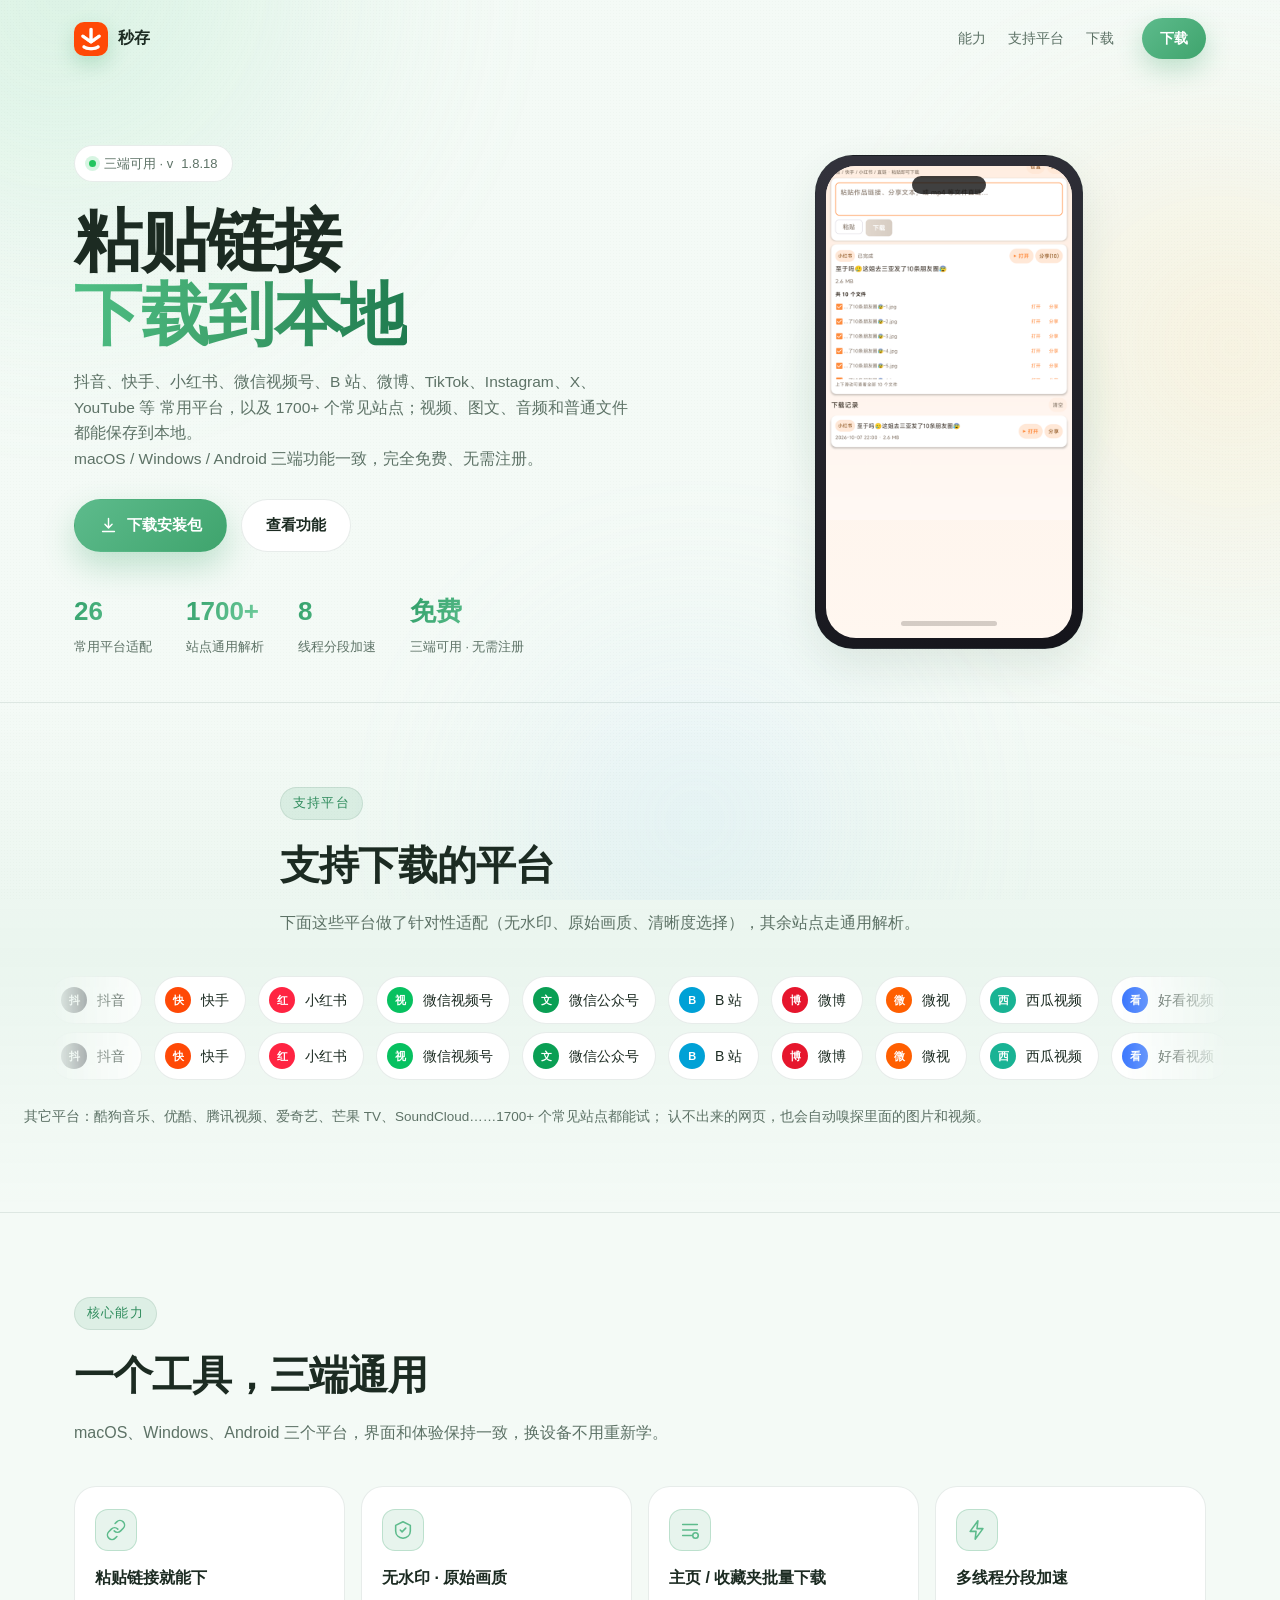
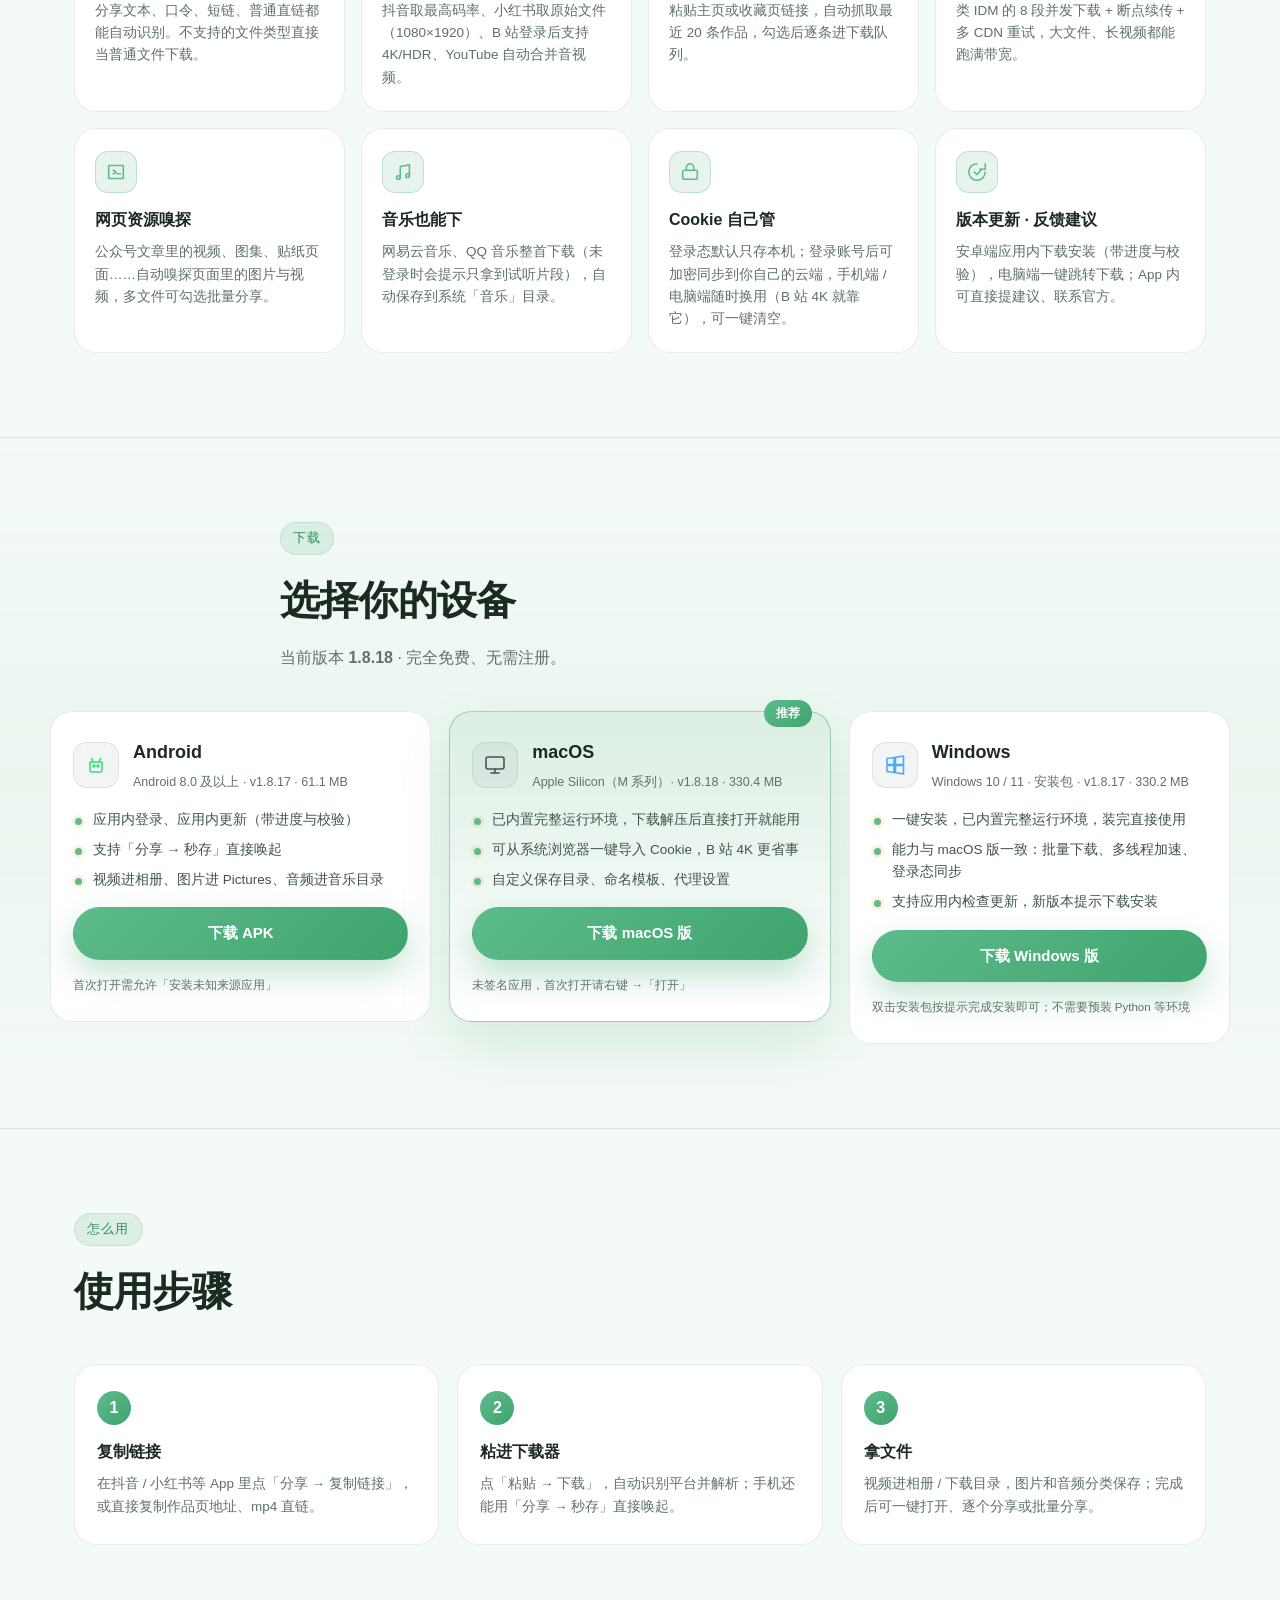
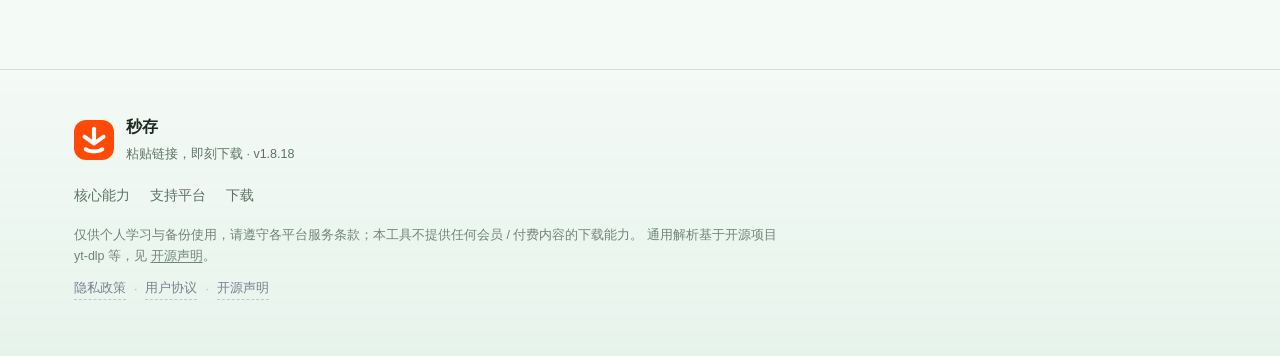
==== commit 6b13c334: "chore: 同步官网与文档更新（1700+ 站点口径 / 下载卡片前置）" ====
--- a/website/index.html
+++ b/website/index.html
@@ -168,6 +168,75 @@
           </div>
           <h3>版本更新 · 反馈建议</h3>
           <p>安卓端应用内下载安装（带进度与校验），电脑端一键跳转下载；App 内可直接提建议、联系官方。</p>
+        </article>
+      </div>
+    </section>
+
+    <!-- ============================ 下载 ============================ -->
+    <section class="section section-alt" id="download">
+      <header class="section-head reveal">
+        <span class="kicker">下载</span>
+        <h2>选择你的设备</h2>
+        <p>当前版本 <b data-version>1.8.18</b> · 完全免费、无需注册。</p>
+      </header>
+
+      <div class="download-grid">
+        <article class="download-card reveal">
+          <div class="dc-head">
+            <span class="dc-icon android">
+              <svg viewBox="0 0 24 24"><path d="M6 9h12v8a2 2 0 0 1-2 2H8a2 2 0 0 1-2-2V9Z"/><path d="M9 9 7.5 5.5M15 9l1.5-3.5"/><circle cx="10" cy="13" r="1"/><circle cx="14" cy="13" r="1"/></svg>
+            </span>
+            <div>
+              <h3>Android</h3>
+              <p class="dc-sub">Android 8.0 及以上 · v<span data-version-platform="android">1.8.17</span> · <span data-size-platform="android">61.1 MB</span></p>
+            </div>
+          </div>
+          <ul>
+            <li>应用内登录、应用内更新（带进度与校验）</li>
+            <li>支持「分享 → 秒存」直接唤起</li>
+            <li>视频进相册、图片进 Pictures、音频进音乐目录</li>
+          </ul>
+          <a class="btn btn-primary btn-block" data-download="android" href="#">下载 APK</a>
+          <p class="dc-foot">首次打开需允许「安装未知来源应用」</p>
+        </article>
+
+        <article class="download-card reveal featured">
+          <span class="ribbon">推荐</span>
+          <div class="dc-head">
+            <span class="dc-icon mac">
+              <svg viewBox="0 0 24 24"><rect x="3" y="4" width="18" height="12" rx="2"/><path d="M8 20h8M12 16v4"/></svg>
+            </span>
+            <div>
+              <h3>macOS</h3>
+              <p class="dc-sub">Apple Silicon（M 系列）· v<span data-version-platform="macos">1.8.18</span> · <span data-size-platform="macos">330.4 MB</span></p>
+            </div>
+          </div>
+          <ul>
+            <li>已内置完整运行环境，下载解压后直接打开就能用</li>
+            <li>可从系统浏览器一键导入 Cookie，B 站 4K 更省事</li>
+            <li>自定义保存目录、命名模板、代理设置</li>
+          </ul>
+          <a class="btn btn-primary btn-block" data-download="macos" href="#">下载 macOS 版</a>
+          <p class="dc-foot">未签名应用，首次打开请右键 →「打开」</p>
+        </article>
+
+        <article class="download-card reveal">
+          <div class="dc-head">
+            <span class="dc-icon win">
+              <svg viewBox="0 0 24 24"><path d="M4 5.5 11 4.5v7H4v-6ZM12.5 4.3 20.5 3v8.5h-8V4.3ZM4 12.5h7v7L4 18.5v-6ZM12.5 12.5h8V21l-8-1.2v-7.3Z"/></svg>
+            </span>
+            <div>
+              <h3>Windows</h3>
+              <p class="dc-sub">Windows 10 / 11 · 安装包 · v<span data-version-platform="windows">1.8.17</span> · <span data-size-platform="windows">330.2 MB</span></p>
+            </div>
+          </div>
+          <ul>
+            <li>一键安装，已内置完整运行环境，装完直接使用</li>
+            <li>能力与 macOS 版一致：批量下载、多线程加速、登录态同步</li>
+            <li>支持应用内检查更新，新版本提示下载安装</li>
+          </ul>
+          <a class="btn btn-primary btn-block" data-download="windows" href="#">下载 Windows 版</a>
+          <p class="dc-foot">双击安装包按提示完成安装即可；不需要预装 Python 等环境</p>
         </article>
       </div>
     </section>
@@ -197,75 +266,6 @@
       </ol>
     </section>
 
-    <!-- ============================ 下载 ============================ -->
-    <section class="section section-alt" id="download">
-      <header class="section-head reveal">
-        <span class="kicker">下载</span>
-        <h2>选择你的设备</h2>
-        <p>当前版本 <b data-version>1.8.18</b> · 完全免费、无需注册。</p>
-      </header>
-
-      <div class="download-grid">
-        <article class="download-card reveal">
-          <div class="dc-head">
-            <span class="dc-icon android">
-              <svg viewBox="0 0 24 24"><path d="M6 9h12v8a2 2 0 0 1-2 2H8a2 2 0 0 1-2-2V9Z"/><path d="M9 9 7.5 5.5M15 9l1.5-3.5"/><circle cx="10" cy="13" r="1"/><circle cx="14" cy="13" r="1"/></svg>
-            </span>
-            <div>
-              <h3>Android</h3>
-              <p class="dc-sub">Android 8.0 及以上 · v<span data-version-platform="android">1.8.17</span> · <span data-size-platform="android">61.1 MB</span></p>
-            </div>
-          </div>
-          <ul>
-            <li>应用内登录、应用内更新（带进度与校验）</li>
-            <li>支持「分享 → 秒存」直接唤起</li>
-            <li>视频进相册、图片进 Pictures、音频进音乐目录</li>
-          </ul>
-          <a class="btn btn-primary btn-block" data-download="android" href="#">下载 APK</a>
-          <p class="dc-foot">首次打开需允许「安装未知来源应用」</p>
-        </article>
-
-        <article class="download-card reveal featured">
-          <span class="ribbon">推荐</span>
-          <div class="dc-head">
-            <span class="dc-icon mac">
-              <svg viewBox="0 0 24 24"><rect x="3" y="4" width="18" height="12" rx="2"/><path d="M8 20h8M12 16v4"/></svg>
-            </span>
-            <div>
-              <h3>macOS</h3>
-              <p class="dc-sub">Apple Silicon（M 系列）· v<span data-version-platform="macos">1.8.18</span> · <span data-size-platform="macos">330.4 MB</span></p>
-            </div>
-          </div>
-          <ul>
-            <li>已内置完整运行环境，下载解压后直接打开就能用</li>
-            <li>可从系统浏览器一键导入 Cookie，B 站 4K 更省事</li>
-            <li>自定义保存目录、命名模板、代理设置</li>
-          </ul>
-          <a class="btn btn-primary btn-block" data-download="macos" href="#">下载 macOS 版</a>
-          <p class="dc-foot">未签名应用，首次打开请右键 →「打开」</p>
-        </article>
-
-        <article class="download-card reveal">
-          <div class="dc-head">
-            <span class="dc-icon win">
-              <svg viewBox="0 0 24 24"><path d="M4 5.5 11 4.5v7H4v-6ZM12.5 4.3 20.5 3v8.5h-8V4.3ZM4 12.5h7v7L4 18.5v-6ZM12.5 12.5h8V21l-8-1.2v-7.3Z"/></svg>
-            </span>
-            <div>
-              <h3>Windows</h3>
-              <p class="dc-sub">Windows 10 / 11 · 安装包 · v<span data-version-platform="windows">1.8.17</span> · <span data-size-platform="windows">330.2 MB</span></p>
-            </div>
-          </div>
-          <ul>
-            <li>一键安装，已内置完整运行环境，装完直接使用</li>
-            <li>能力与 macOS 版一致：批量下载、多线程加速、登录态同步</li>
-            <li>支持应用内检查更新，新版本提示下载安装</li>
-          </ul>
-          <a class="btn btn-primary btn-block" data-download="windows" href="#">下载 Windows 版</a>
-          <p class="dc-foot">双击安装包按提示完成安装即可；不需要预装 Python 等环境</p>
-        </article>
-      </div>
-    </section>
-
     <!-- ============================ 底栏 ============================ -->
     <footer class="footer">
       <div class="footer-inner">
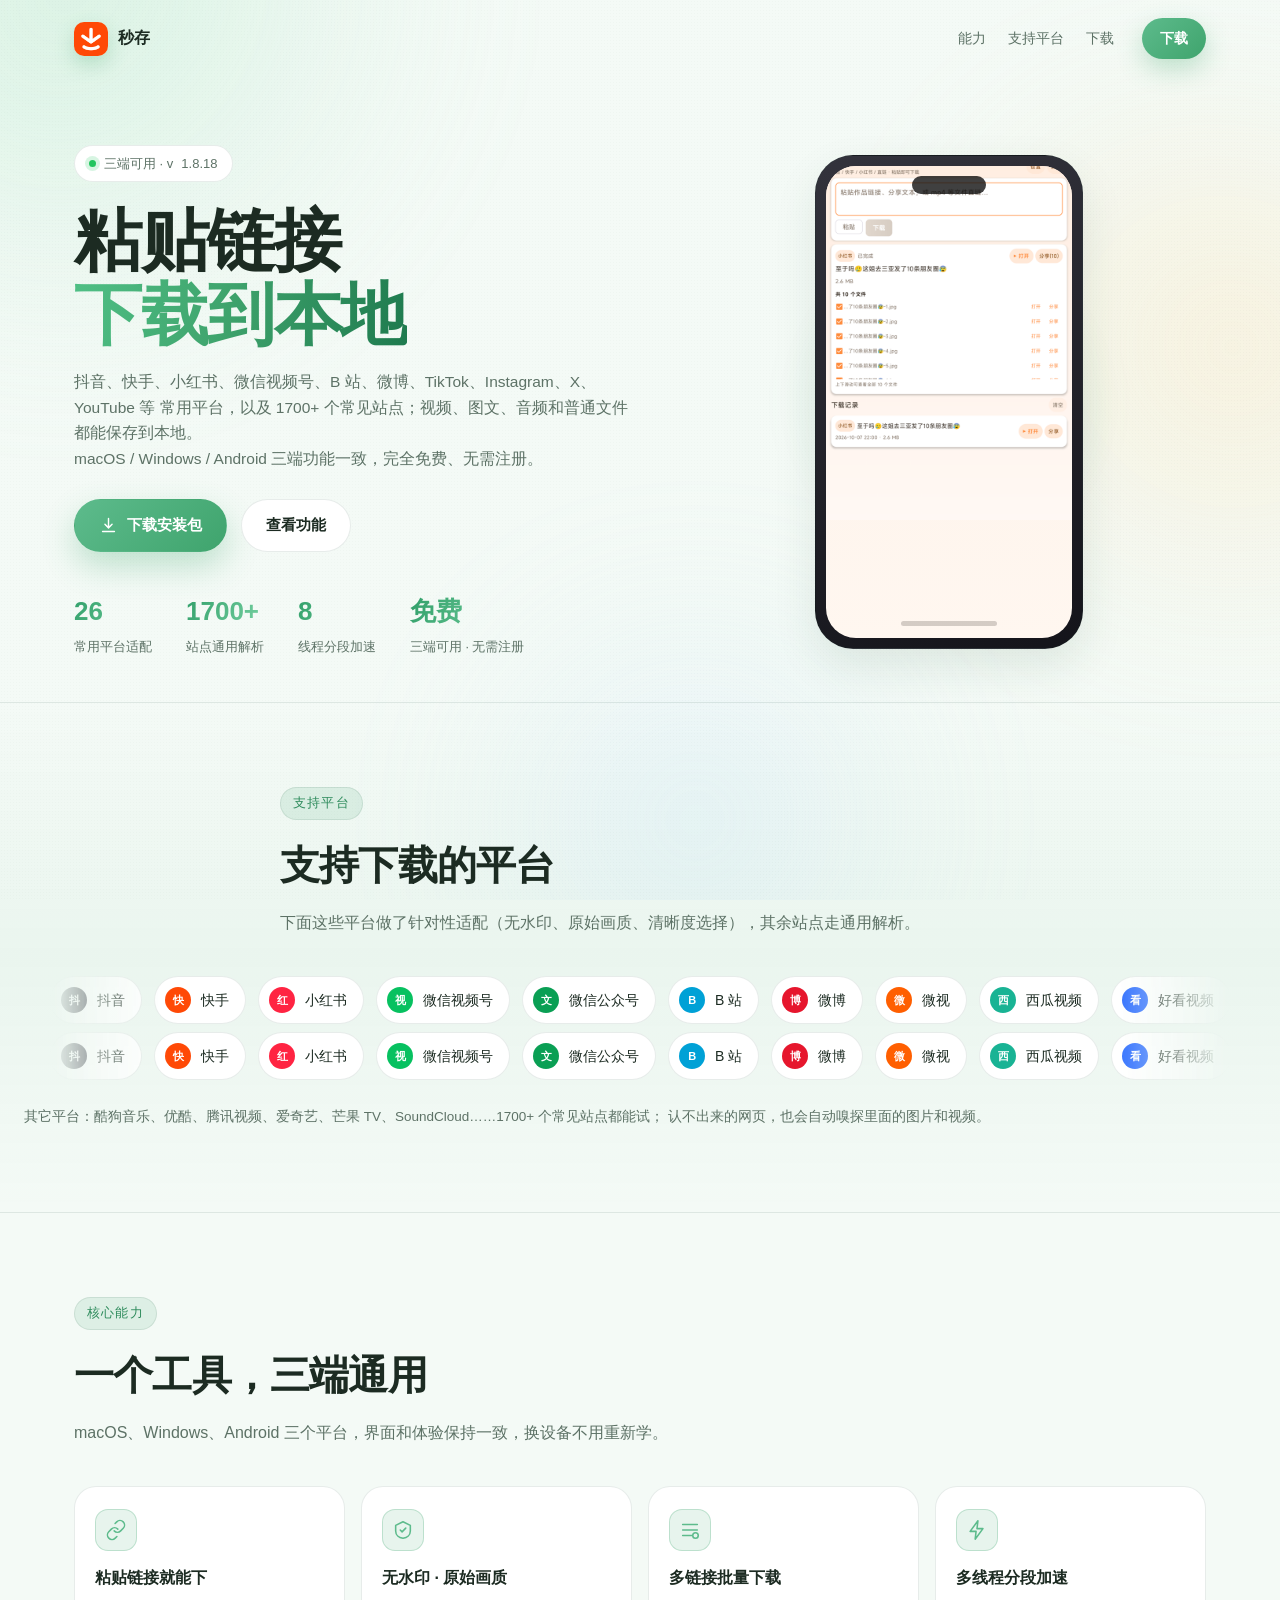
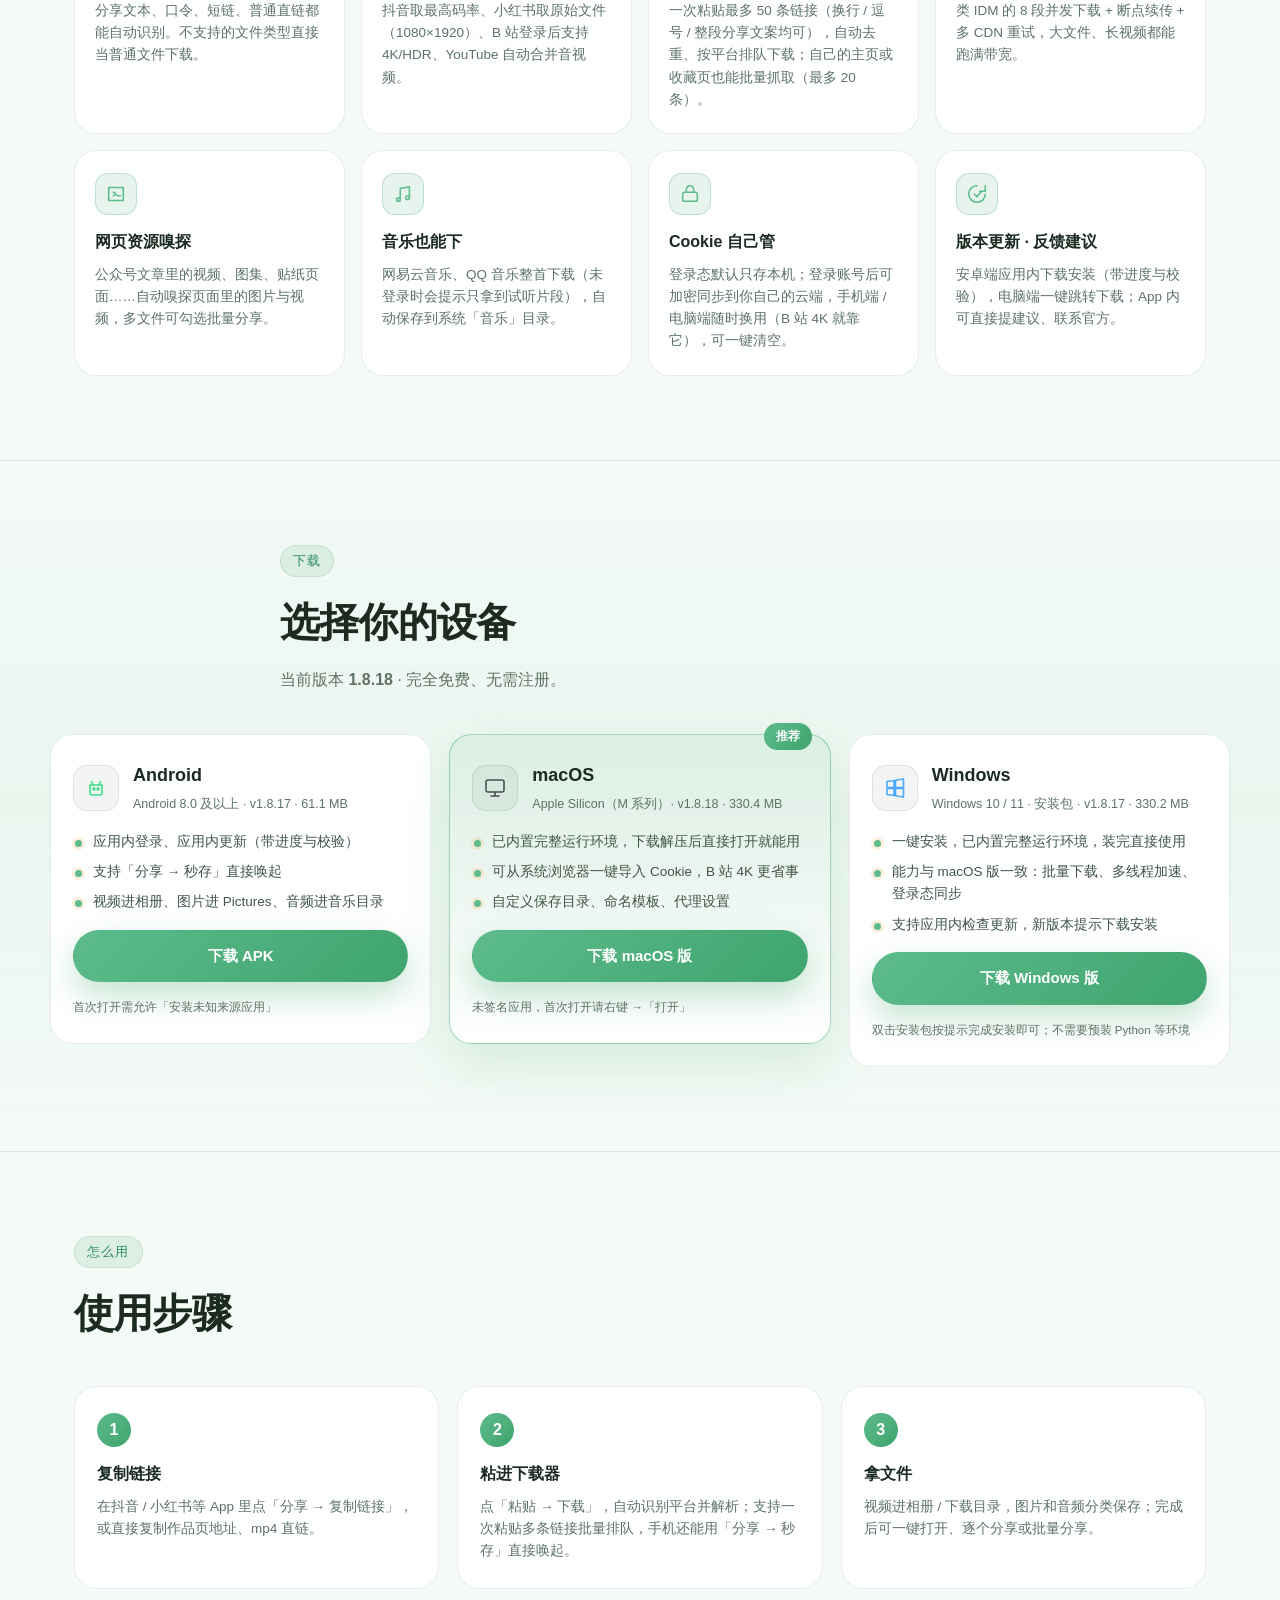
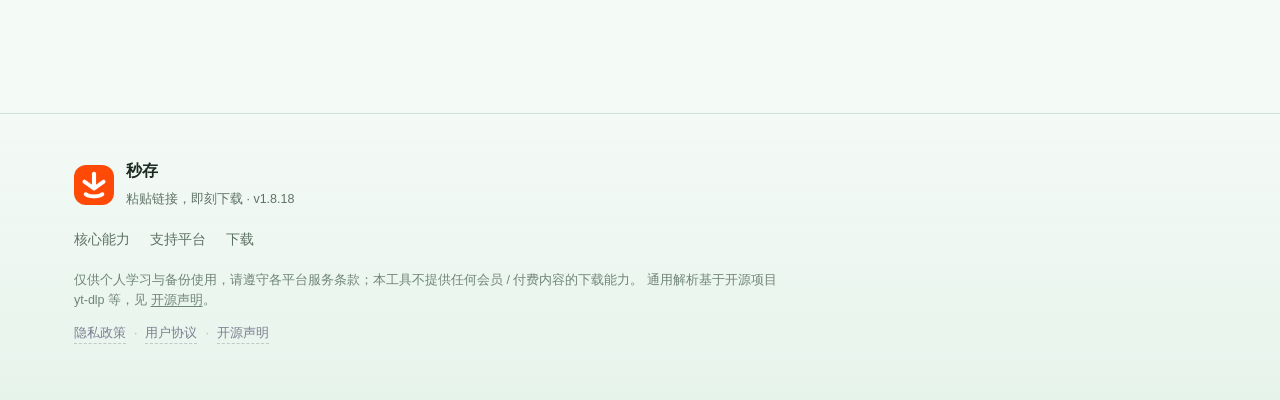
==== commit c228d139: "docs: 官网与 README 补充多链接批量下载（一次最多 50 条）" ====
--- a/website/index.html
+++ b/website/index.html
@@ -4,7 +4,7 @@
   <meta charset="UTF-8" />
   <meta name="viewport" content="width=device-width, initial-scale=1.0" />
   <title>秒存 · 粘贴链接，即刻下载</title>
-  <meta name="description" content="秒存：粘贴链接即可下载抖音 / 快手 / 小红书 / 视频号 / B 站 / 微博 / TikTok / Instagram / X / YouTube / 西瓜视频 / Reddit / Vimeo / Twitch / 网易云 / QQ 音乐，以及 1700+ 个常见站点。macOS / Windows / Android 三端可用。" />
+  <meta name="description" content="秒存：粘贴链接即可下载抖音 / 快手 / 小红书 / 视频号 / B 站 / 微博 / TikTok / Instagram / X / YouTube / 西瓜视频 / Reddit / Vimeo / Twitch / 网易云 / QQ 音乐，以及 1700+ 个常见站点。支持多链接批量下载（一次最多 50 条）。macOS / Windows / Android 三端可用。" />
   <link rel="icon" href="assets/icon.png" />
   <link rel="stylesheet" href="styles.css" />
 </head>
@@ -126,8 +126,8 @@
           <div class="feature-icon">
             <svg viewBox="0 0 24 24"><path d="M4 6h16M4 12h16M4 18h10"/><circle cx="18" cy="18" r="3"/></svg>
           </div>
-          <h3>主页 / 收藏夹批量下载</h3>
-          <p>粘贴主页或收藏页链接，自动抓取最近 20 条作品，勾选后逐条进下载队列。</p>
+          <h3>多链接批量下载</h3>
+          <p>一次粘贴最多 50 条链接（换行 / 逗号 / 整段分享文案均可），自动去重、按平台排队下载；自己的主页或收藏页也能批量抓取（最多 20 条）。</p>
         </article>
 
         <article class="feature reveal">
@@ -256,7 +256,7 @@
         <li class="reveal">
           <span class="step-no">2</span>
           <h3>粘进下载器</h3>
-          <p>点「粘贴 → 下载」，自动识别平台并解析；手机还能用「分享 → 秒存」直接唤起。</p>
+          <p>点「粘贴 → 下载」，自动识别平台并解析；支持一次粘贴多条链接批量排队，手机还能用「分享 → 秒存」直接唤起。</p>
         </li>
         <li class="reveal">
           <span class="step-no">3</span>
